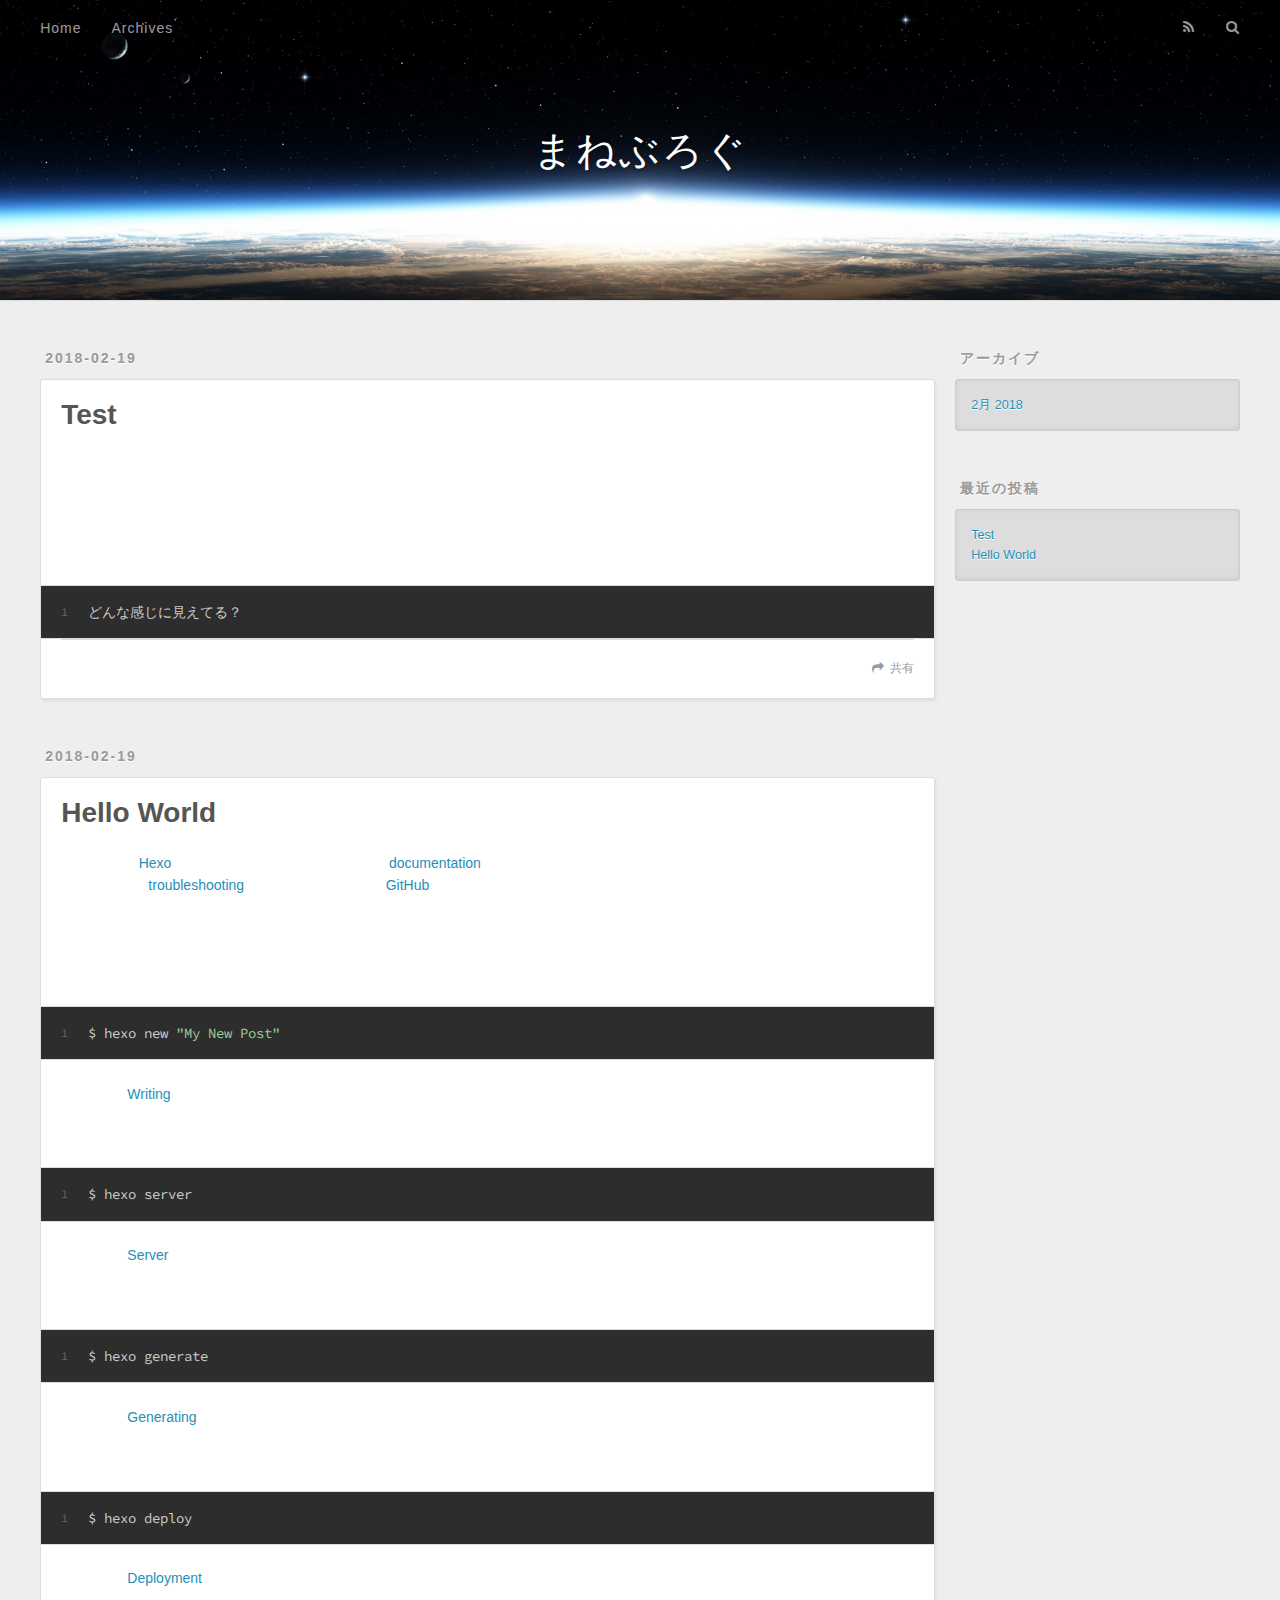
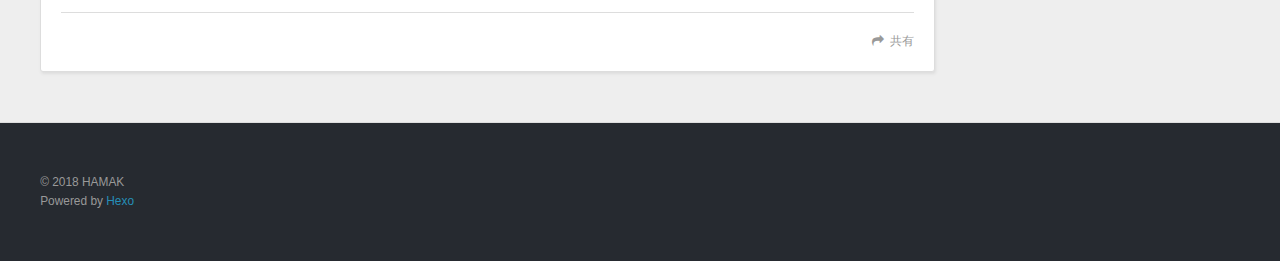
==== index.html @ 5707349e "Site updated: 2018-02-22 23:36:56" ====
<!DOCTYPE html>
<html>
<head>
  <meta charset="utf-8">
  

  
  <title>まねぶろぐ</title>
  <meta name="viewport" content="width=device-width, initial-scale=1, maximum-scale=1">
  <meta property="og:type" content="website">
<meta property="og:title" content="まねぶろぐ">
<meta property="og:url" content="https://hamako223.github.io/index.html">
<meta property="og:site_name" content="まねぶろぐ">
<meta property="og:locale" content="ja">
<meta name="twitter:card" content="summary">
<meta name="twitter:title" content="まねぶろぐ">
  
    <link rel="alternate" href="/atom.xml" title="まねぶろぐ" type="application/atom+xml">
  
  
    <link rel="icon" href="/favicon.png">
  
  
    <link href="//fonts.googleapis.com/css?family=Source+Code+Pro" rel="stylesheet" type="text/css">
  
  <link rel="stylesheet" href="/css/style.css">
</head>

<body>
  <div id="container">
    <div id="wrap">
      <header id="header">
  <div id="banner"></div>
  <div id="header-outer" class="outer">
    <div id="header-title" class="inner">
      <h1 id="logo-wrap">
        <a href="/" id="logo">まねぶろぐ</a>
      </h1>
      
    </div>
    <div id="header-inner" class="inner">
      <nav id="main-nav">
        <a id="main-nav-toggle" class="nav-icon"></a>
        
          <a class="main-nav-link" href="/">Home</a>
        
          <a class="main-nav-link" href="/archives">Archives</a>
        
      </nav>
      <nav id="sub-nav">
        
          <a id="nav-rss-link" class="nav-icon" href="/atom.xml" title="RSSフィード"></a>
        
        <a id="nav-search-btn" class="nav-icon" title="検索"></a>
      </nav>
      <div id="search-form-wrap">
        <form action="//google.com/search" method="get" accept-charset="UTF-8" class="search-form"><input type="search" name="q" class="search-form-input" placeholder="Search"><button type="submit" class="search-form-submit">&#xF002;</button><input type="hidden" name="sitesearch" value="https://hamako223.github.io"></form>
      </div>
    </div>
  </div>
</header>
      <div class="outer">
        <section id="main">
  
    <article id="post-Test" class="article article-type-post" itemscope itemprop="blogPost">
  <div class="article-meta">
    <a href="/2018/02/19/Test/" class="article-date">
  <time datetime="2018-02-19T08:48:57.000Z" itemprop="datePublished">2018-02-19</time>
</a>
    
  </div>
  <div class="article-inner">
    
    
      <header class="article-header">
        
  
    <h1 itemprop="name">
      <a class="article-title" href="/2018/02/19/Test/">Test</a>
    </h1>
  

      </header>
    
    <div class="article-entry" itemprop="articleBody">
      
        <p>テスト投稿</p>
<h2 id="About-this-post"><a href="#About-this-post" class="headerlink" title="About this post"></a>About this post</h2><h3 id="It’s-test"><a href="#It’s-test" class="headerlink" title="It’s test!"></a>It’s test!</h3><figure class="highlight bash"><table><tr><td class="gutter"><pre><span class="line">1</span><br></pre></td><td class="code"><pre><span class="line">どんな感じに見えてる？</span><br></pre></td></tr></table></figure>

      
    </div>
    <footer class="article-footer">
      <a data-url="https://hamako223.github.io/2018/02/19/Test/" data-id="cjdym2ori0000p74cap5ndn19" class="article-share-link">共有</a>
      
      
    </footer>
  </div>
  
</article>


  
    <article id="post-hello-world" class="article article-type-post" itemscope itemprop="blogPost">
  <div class="article-meta">
    <a href="/2018/02/19/hello-world/" class="article-date">
  <time datetime="2018-02-19T06:31:02.750Z" itemprop="datePublished">2018-02-19</time>
</a>
    
  </div>
  <div class="article-inner">
    
    
      <header class="article-header">
        
  
    <h1 itemprop="name">
      <a class="article-title" href="/2018/02/19/hello-world/">Hello World</a>
    </h1>
  

      </header>
    
    <div class="article-entry" itemprop="articleBody">
      
        <p>Welcome to <a href="https://hexo.io/" target="_blank" rel="noopener">Hexo</a>! This is your very first post. Check <a href="https://hexo.io/docs/" target="_blank" rel="noopener">documentation</a> for more info. If you get any problems when using Hexo, you can find the answer in <a href="https://hexo.io/docs/troubleshooting.html" target="_blank" rel="noopener">troubleshooting</a> or you can ask me on <a href="https://github.com/hexojs/hexo/issues" target="_blank" rel="noopener">GitHub</a>.</p>
<h2 id="Quick-Start"><a href="#Quick-Start" class="headerlink" title="Quick Start"></a>Quick Start</h2><h3 id="Create-a-new-post"><a href="#Create-a-new-post" class="headerlink" title="Create a new post"></a>Create a new post</h3><figure class="highlight bash"><table><tr><td class="gutter"><pre><span class="line">1</span><br></pre></td><td class="code"><pre><span class="line">$ hexo new <span class="string">"My New Post"</span></span><br></pre></td></tr></table></figure>
<p>More info: <a href="https://hexo.io/docs/writing.html" target="_blank" rel="noopener">Writing</a></p>
<h3 id="Run-server"><a href="#Run-server" class="headerlink" title="Run server"></a>Run server</h3><figure class="highlight bash"><table><tr><td class="gutter"><pre><span class="line">1</span><br></pre></td><td class="code"><pre><span class="line">$ hexo server</span><br></pre></td></tr></table></figure>
<p>More info: <a href="https://hexo.io/docs/server.html" target="_blank" rel="noopener">Server</a></p>
<h3 id="Generate-static-files"><a href="#Generate-static-files" class="headerlink" title="Generate static files"></a>Generate static files</h3><figure class="highlight bash"><table><tr><td class="gutter"><pre><span class="line">1</span><br></pre></td><td class="code"><pre><span class="line">$ hexo generate</span><br></pre></td></tr></table></figure>
<p>More info: <a href="https://hexo.io/docs/generating.html" target="_blank" rel="noopener">Generating</a></p>
<h3 id="Deploy-to-remote-sites"><a href="#Deploy-to-remote-sites" class="headerlink" title="Deploy to remote sites"></a>Deploy to remote sites</h3><figure class="highlight bash"><table><tr><td class="gutter"><pre><span class="line">1</span><br></pre></td><td class="code"><pre><span class="line">$ hexo deploy</span><br></pre></td></tr></table></figure>
<p>More info: <a href="https://hexo.io/docs/deployment.html" target="_blank" rel="noopener">Deployment</a></p>

      
    </div>
    <footer class="article-footer">
      <a data-url="https://hamako223.github.io/2018/02/19/hello-world/" data-id="cjdym2orp0001p74ce4ainzwb" class="article-share-link">共有</a>
      
      
    </footer>
  </div>
  
</article>


  


</section>
        
          <aside id="sidebar">
  
    

  
    

  
    
  
    
  <div class="widget-wrap">
    <h3 class="widget-title">アーカイブ</h3>
    <div class="widget">
      <ul class="archive-list"><li class="archive-list-item"><a class="archive-list-link" href="/archives/2018/02/">2月 2018</a></li></ul>
    </div>
  </div>


  
    
  <div class="widget-wrap">
    <h3 class="widget-title">最近の投稿</h3>
    <div class="widget">
      <ul>
        
          <li>
            <a href="/2018/02/19/Test/">Test</a>
          </li>
        
          <li>
            <a href="/2018/02/19/hello-world/">Hello World</a>
          </li>
        
      </ul>
    </div>
  </div>

  
</aside>
        
      </div>
      <footer id="footer">
  
  <div class="outer">
    <div id="footer-info" class="inner">
      &copy; 2018 HAMAK<br>
      Powered by <a href="http://hexo.io/" target="_blank">Hexo</a>
    </div>
  </div>
</footer>
    </div>
    <nav id="mobile-nav">
  
    <a href="/" class="mobile-nav-link">Home</a>
  
    <a href="/archives" class="mobile-nav-link">Archives</a>
  
</nav>
    

<script src="//ajax.googleapis.com/ajax/libs/jquery/2.0.3/jquery.min.js"></script>


  <link rel="stylesheet" href="/fancybox/jquery.fancybox.css">
  <script src="/fancybox/jquery.fancybox.pack.js"></script>


<script src="/js/script.js"></script>



  </div>
</body>
</html>
---- css/style.css ----
body {
  width: 100%;
}
body:before,
body:after {
  content: "";
  display: table;
}
body:after {
  clear: both;
}
html,
body,
div,
span,
applet,
object,
iframe,
h1,
h2,
h3,
h4,
h5,
h6,
p,
blockquote,
pre,
a,
abbr,
acronym,
address,
big,
cite,
code,
del,
dfn,
em,
img,
ins,
kbd,
q,
s,
samp,
small,
strike,
strong,
sub,
sup,
tt,
var,
dl,
dt,
dd,
ol,
ul,
li,
fieldset,
form,
label,
legend,
table,
caption,
tbody,
tfoot,
thead,
tr,
th,
td {
  margin: 0;
  padding: 0;
  border: 0;
  outline: 0;
  font-weight: inherit;
  font-style: inherit;
  font-family: inherit;
  font-size: 100%;
  vertical-align: baseline;
}
body {
  line-height: 1;
  color: #000;
  background: #fff;
}
ol,
ul {
  list-style: none;
}
table {
  border-collapse: separate;
  border-spacing: 0;
  vertical-align: middle;
}
caption,
th,
td {
  text-align: left;
  font-weight: normal;
  vertical-align: middle;
}
a img {
  border: none;
}
input,
button {
  margin: 0;
  padding: 0;
}
input::-moz-focus-inner,
button::-moz-focus-inner {
  border: 0;
  padding: 0;
}
@font-face {
  font-family: FontAwesome;
  font-style: normal;
  font-weight: normal;
  src: url("fonts/fontawesome-webfont.eot?v=#4.0.3");
  src: url("fonts/fontawesome-webfont.eot?#iefix&v=#4.0.3") format("embedded-opentype"), url("fonts/fontawesome-webfont.woff?v=#4.0.3") format("woff"), url("fonts/fontawesome-webfont.ttf?v=#4.0.3") format("truetype"), url("fonts/fontawesome-webfont.svg#fontawesomeregular?v=#4.0.3") format("svg");
}
html,
body,
#container {
  height: 100%;
}
body {
  background: #eee;
  font: 14px -apple-system, BlinkMacSystemFont, "Segoe UI", "Roboto", "Oxygen", "Ubuntu", "Cantarell", "Fira Sans", "Droid Sans", "Helvetica Neue", sans-serif;
  -webkit-text-size-adjust: 100%;
}
.outer {
  max-width: 1220px;
  margin: 0 auto;
  padding: 0 20px;
}
.outer:before,
.outer:after {
  content: "";
  display: table;
}
.outer:after {
  clear: both;
}
.inner {
  display: inline;
  float: left;
  width: 98.33333333333333%;
  margin: 0 0.833333333333333%;
}
.left,
.alignleft {
  float: left;
}
.right,
.alignright {
  float: right;
}
.clear {
  clear: both;
}
#container {
  position: relative;
}
.mobile-nav-on {
  overflow: hidden;
}
#wrap {
  height: 100%;
  width: 100%;
  position: absolute;
  top: 0;
  left: 0;
  -webkit-transition: 0.2s ease-out;
  -moz-transition: 0.2s ease-out;
  -ms-transition: 0.2s ease-out;
  transition: 0.2s ease-out;
  z-index: 1;
  background: #eee;
}
.mobile-nav-on #wrap {
  left: 280px;
}
@media screen and (min-width: 768px) {
  #main {
    display: inline;
    float: left;
    width: 73.33333333333333%;
    margin: 0 0.833333333333333%;
  }
}
.article-date,
.article-category-link,
.archive-year,
.widget-title {
  text-decoration: none;
  text-transform: uppercase;
  letter-spacing: 2px;
  color: #999;
  margin-bottom: 1em;
  margin-left: 5px;
  line-height: 1em;
  text-shadow: 0 1px #fff;
  font-weight: bold;
}
.article-inner,
.archive-article-inner {
  background: #fff;
  -webkit-box-shadow: 1px 2px 3px #ddd;
  box-shadow: 1px 2px 3px #ddd;
  border: 1px solid #ddd;
  border-radius: 3px;
}
.article-entry h1,
.widget h1 {
  font-size: 2em;
}
.article-entry h2,
.widget h2 {
  font-size: 1.5em;
}
.article-entry h3,
.widget h3 {
  font-size: 1.3em;
}
.article-entry h4,
.widget h4 {
  font-size: 1.2em;
}
.article-entry h5,
.widget h5 {
  font-size: 1em;
}
.article-entry h6,
.widget h6 {
  font-size: 1em;
  color: #999;
}
.article-entry hr,
.widget hr {
  border: 1px dashed #ddd;
}
.article-entry strong,
.widget strong {
  font-weight: bold;
}
.article-entry em,
.widget em,
.article-entry cite,
.widget cite {
  font-style: italic;
}
.article-entry sup,
.widget sup,
.article-entry sub,
.widget sub {
  font-size: 0.75em;
  line-height: 0;
  position: relative;
  vertical-align: baseline;
}
.article-entry sup,
.widget sup {
  top: -0.5em;
}
.article-entry sub,
.widget sub {
  bottom: -0.2em;
}
.article-entry small,
.widget small {
  font-size: 0.85em;
}
.article-entry acronym,
.widget acronym,
.article-entry abbr,
.widget abbr {
  border-bottom: 1px dotted;
}
.article-entry ul,
.widget ul,
.article-entry ol,
.widget ol,
.article-entry dl,
.widget dl {
  margin: 0 20px;
  line-height: 1.6em;
}
.article-entry ul ul,
.widget ul ul,
.article-entry ol ul,
.widget ol ul,
.article-entry ul ol,
.widget ul ol,
.article-entry ol ol,
.widget ol ol {
  margin-top: 0;
  margin-bottom: 0;
}
.article-entry ul,
.widget ul {
  list-style: disc;
}
.article-entry ol,
.widget ol {
  list-style: decimal;
}
.article-entry dt,
.widget dt {
  font-weight: bold;
}
#header {
  height: 300px;
  position: relative;
  border-bottom: 1px solid #ddd;
}
#header:before,
#header:after {
  content: "";
  position: absolute;
  left: 0;
  right: 0;
  height: 40px;
}
#header:before {
  top: 0;
  background: -webkit-linear-gradient(rgba(0,0,0,0.2), transparent);
  background: -moz-linear-gradient(rgba(0,0,0,0.2), transparent);
  background: -ms-linear-gradient(rgba(0,0,0,0.2), transparent);
  background: linear-gradient(rgba(0,0,0,0.2), transparent);
}
#header:after {
  bottom: 0;
  background: -webkit-linear-gradient(transparent, rgba(0,0,0,0.2));
  background: -moz-linear-gradient(transparent, rgba(0,0,0,0.2));
  background: -ms-linear-gradient(transparent, rgba(0,0,0,0.2));
  background: linear-gradient(transparent, rgba(0,0,0,0.2));
}
#header-outer {
  height: 100%;
  position: relative;
}
#header-inner {
  position: relative;
  overflow: hidden;
}
#banner {
  position: absolute;
  top: 0;
  left: 0;
  width: 100%;
  height: 100%;
  background: url("images/banner.jpg") center #000;
  -webkit-background-size: cover;
  -moz-background-size: cover;
  background-size: cover;
  z-index: -1;
}
#header-title {
  text-align: center;
  height: 40px;
  position: absolute;
  top: 50%;
  left: 0;
  margin-top: -20px;
}
#logo,
#subtitle {
  text-decoration: none;
  color: #fff;
  font-weight: 300;
  text-shadow: 0 1px 4px rgba(0,0,0,0.3);
}
#logo {
  font-size: 40px;
  line-height: 40px;
  letter-spacing: 2px;
}
#subtitle {
  font-size: 16px;
  line-height: 16px;
  letter-spacing: 1px;
}
#subtitle-wrap {
  margin-top: 16px;
}
#main-nav {
  float: left;
  margin-left: -15px;
}
.nav-icon,
.main-nav-link {
  float: left;
  color: #fff;
  opacity: 0.6;
  text-decoration: none;
  text-shadow: 0 1px rgba(0,0,0,0.2);
  -webkit-transition: opacity 0.2s;
  -moz-transition: opacity 0.2s;
  -ms-transition: opacity 0.2s;
  transition: opacity 0.2s;
  display: block;
  padding: 20px 15px;
}
.nav-icon:hover,
.main-nav-link:hover {
  opacity: 1;
}
.nav-icon {
  font-family: FontAwesome;
  text-align: center;
  font-size: 14px;
  width: 14px;
  height: 14px;
  padding: 20px 15px;
  position: relative;
  cursor: pointer;
}
.main-nav-link {
  font-weight: 300;
  letter-spacing: 1px;
}
@media screen and (max-width: 479px) {
  .main-nav-link {
    display: none;
  }
}
#main-nav-toggle {
  display: none;
}
#main-nav-toggle:before {
  content: "\f0c9";
}
@media screen and (max-width: 479px) {
  #main-nav-toggle {
    display: block;
  }
}
#sub-nav {
  float: right;
  margin-right: -15px;
}
#nav-rss-link:before {
  content: "\f09e";
}
#nav-search-btn:before {
  content: "\f002";
}
#search-form-wrap {
  position: absolute;
  top: 15px;
  width: 150px;
  height: 30px;
  right: -150px;
  opacity: 0;
  -webkit-transition: 0.2s ease-out;
  -moz-transition: 0.2s ease-out;
  -ms-transition: 0.2s ease-out;
  transition: 0.2s ease-out;
}
#search-form-wrap.on {
  opacity: 1;
  right: 0;
}
@media screen and (max-width: 479px) {
  #search-form-wrap {
    width: 100%;
    right: -100%;
  }
}
.search-form {
  position: absolute;
  top: 0;
  left: 0;
  right: 0;
  background: #fff;
  padding: 5px 15px;
  border-radius: 15px;
  -webkit-box-shadow: 0 0 10px rgba(0,0,0,0.3);
  box-shadow: 0 0 10px rgba(0,0,0,0.3);
}
.search-form-input {
  border: none;
  background: none;
  color: #555;
  width: 100%;
  font: 13px -apple-system, BlinkMacSystemFont, "Segoe UI", "Roboto", "Oxygen", "Ubuntu", "Cantarell", "Fira Sans", "Droid Sans", "Helvetica Neue", sans-serif;
  outline: none;
}
.search-form-input::-webkit-search-results-decoration,
.search-form-input::-webkit-search-cancel-button {
  -webkit-appearance: none;
}
.search-form-submit {
  position: absolute;
  top: 50%;
  right: 10px;
  margin-top: -7px;
  font: 13px FontAwesome;
  border: none;
  background: none;
  color: #bbb;
  cursor: pointer;
}
.search-form-submit:hover,
.search-form-submit:focus {
  color: #777;
}
.article {
  margin: 50px 0;
}
.article-inner {
  overflow: hidden;
}
.article-meta {
  color: #000;
}
.article-meta:before,
.article-meta:after {
  content: "";
  display: table;
}
.article-meta:after {
  clear: both;
}
.article-date {
  float: left;
}
.article-category {
  float: left;
  line-height: 1em;
  color: #ccc;
  text-shadow: 0 1px #fff;
  margin-left: 8px;
}
.article-category:before {
  content: "\2022";
}
.article-category-link {
  margin: 0 12px 1em;
}
.article-header {
  padding: 20px 20px 0;
}
.article-title {
  text-decoration: none;
  font-size: 2em;
  font-weight: bold;
  color: #555;
  line-height: 1.1em;
  -webkit-transition: color 0.2s;
  -moz-transition: color 0.2s;
  -ms-transition: color 0.2s;
  transition: color 0.2s;
}
a.article-title:hover {
  color: #258fb8;
}
.article-entry {
  color: #fff;
  padding: 0 20px;
}
.article-entry:before,
.article-entry:after {
  content: "";
  display: table;
}
.article-entry:after {
  clear: both;
}
.article-entry p,
.article-entry table {
  line-height: 1.6em;
  margin: 1.6em 0;
}
.article-entry h1,
.article-entry h2,
.article-entry h3,
.article-entry h4,
.article-entry h5,
.article-entry h6 {
  font-weight: bold;
}
.article-entry h1,
.article-entry h2,
.article-entry h3,
.article-entry h4,
.article-entry h5,
.article-entry h6 {
  line-height: 1.1em;
  margin: 1.1em 0;
}
.article-entry a {
  color: #258fb8;
  text-decoration: none;
}
.article-entry a:hover {
  text-decoration: underline;
}
.article-entry ul,
.article-entry ol,
.article-entry dl {
  margin-top: 1.6em;
  margin-bottom: 1.6em;
}
.article-entry img,
.article-entry video {
  max-width: 100%;
  height: auto;
  display: block;
  margin: auto;
}
.article-entry iframe {
  border: none;
}
.article-entry table {
  width: 100%;
  border-collapse: collapse;
  border-spacing: 0;
}
.article-entry th {
  font-weight: bold;
  border-bottom: 3px solid #ddd;
  padding-bottom: 0.5em;
}
.article-entry td {
  border-bottom: 1px solid #ddd;
  padding: 10px 0;
}
.article-entry blockquote {
  font-family: Georgia, "Times New Roman", serif;
  font-size: 1.4em;
  margin: 1.6em 20px;
  text-align: center;
}
.article-entry blockquote footer {
  font-size: 14px;
  margin: 1.6em 0;
  font-family: -apple-system, BlinkMacSystemFont, "Segoe UI", "Roboto", "Oxygen", "Ubuntu", "Cantarell", "Fira Sans", "Droid Sans", "Helvetica Neue", sans-serif;
}
.article-entry blockquote footer cite:before {
  content: "—";
  padding: 0 0.5em;
}
.article-entry .pullquote {
  text-align: left;
  width: 45%;
  margin: 0;
}
.article-entry .pullquote.left {
  margin-left: 0.5em;
  margin-right: 1em;
}
.article-entry .pullquote.right {
  margin-right: 0.5em;
  margin-left: 1em;
}
.article-entry .caption {
  color: #999;
  display: block;
  font-size: 0.9em;
  margin-top: 0.5em;
  position: relative;
  text-align: center;
}
.article-entry .video-container {
  position: relative;
  padding-top: 56.25%;
  height: 0;
  overflow: hidden;
}
.article-entry .video-container iframe,
.article-entry .video-container object,
.article-entry .video-container embed {
  position: absolute;
  top: 0;
  left: 0;
  width: 100%;
  height: 100%;
  margin-top: 0;
}
.article-more-link a {
  display: inline-block;
  line-height: 1em;
  padding: 6px 15px;
  border-radius: 15px;
  background: #eee;
  color: #999;
  text-shadow: 0 1px #fff;
  text-decoration: none;
}
.article-more-link a:hover {
  background: #258fb8;
  color: #fff;
  text-decoration: none;
  text-shadow: 0 1px #1e7293;
}
.article-footer {
  font-size: 0.85em;
  line-height: 1.6em;
  border-top: 1px solid #ddd;
  padding-top: 1.6em;
  margin: 0 20px 20px;
}
.article-footer:before,
.article-footer:after {
  content: "";
  display: table;
}
.article-footer:after {
  clear: both;
}
.article-footer a {
  color: #999;
  text-decoration: none;
}
.article-footer a:hover {
  color: #555;
}
.article-tag-list-item {
  float: left;
  margin-right: 10px;
}
.article-tag-list-link:before {
  content: "#";
}
.article-comment-link {
  float: right;
}
.article-comment-link:before {
  content: "\f075";
  font-family: FontAwesome;
  padding-right: 8px;
}
.article-share-link {
  cursor: pointer;
  float: right;
  margin-left: 20px;
}
.article-share-link:before {
  content: "\f064";
  font-family: FontAwesome;
  padding-right: 6px;
}
#article-nav {
  position: relative;
}
#article-nav:before,
#article-nav:after {
  content: "";
  display: table;
}
#article-nav:after {
  clear: both;
}
@media screen and (min-width: 768px) {
  #article-nav {
    margin: 50px 0;
  }
  #article-nav:before {
    width: 8px;
    height: 8px;
    position: absolute;
    top: 50%;
    left: 50%;
    margin-top: -4px;
    margin-left: -4px;
    content: "";
    border-radius: 50%;
    background: #ddd;
    -webkit-box-shadow: 0 1px 2px #fff;
    box-shadow: 0 1px 2px #fff;
  }
}
.article-nav-link-wrap {
  text-decoration: none;
  text-shadow: 0 1px #fff;
  color: #999;
  -webkit-box-sizing: border-box;
  -moz-box-sizing: border-box;
  box-sizing: border-box;
  margin-top: 50px;
  text-align: center;
  display: block;
}
.article-nav-link-wrap:hover {
  color: #555;
}
@media screen and (min-width: 768px) {
  .article-nav-link-wrap {
    width: 50%;
    margin-top: 0;
  }
}
@media screen and (min-width: 768px) {
  #article-nav-newer {
    float: left;
    text-align: right;
    padding-right: 20px;
  }
}
@media screen and (min-width: 768px) {
  #article-nav-older {
    float: right;
    text-align: left;
    padding-left: 20px;
  }
}
.article-nav-caption {
  text-transform: uppercase;
  letter-spacing: 2px;
  color: #ddd;
  line-height: 1em;
  font-weight: bold;
}
#article-nav-newer .article-nav-caption {
  margin-right: -2px;
}
.article-nav-title {
  font-size: 0.85em;
  line-height: 1.6em;
  margin-top: 0.5em;
}
.article-share-box {
  position: absolute;
  display: none;
  background: #fff;
  -webkit-box-shadow: 1px 2px 10px rgba(0,0,0,0.2);
  box-shadow: 1px 2px 10px rgba(0,0,0,0.2);
  border-radius: 3px;
  margin-left: -145px;
  overflow: hidden;
  z-index: 1;
}
.article-share-box.on {
  display: block;
}
.article-share-input {
  width: 100%;
  background: none;
  -webkit-box-sizing: border-box;
  -moz-box-sizing: border-box;
  box-sizing: border-box;
  font: 14px -apple-system, BlinkMacSystemFont, "Segoe UI", "Roboto", "Oxygen", "Ubuntu", "Cantarell", "Fira Sans", "Droid Sans", "Helvetica Neue", sans-serif;
  padding: 0 15px;
  color: #555;
  outline: none;
  border: 1px solid #ddd;
  border-radius: 3px 3px 0 0;
  height: 36px;
  line-height: 36px;
}
.article-share-links {
  background: #eee;
}
.article-share-links:before,
.article-share-links:after {
  content: "";
  display: table;
}
.article-share-links:after {
  clear: both;
}
.article-share-twitter,
.article-share-facebook,
.article-share-pinterest,
.article-share-google {
  width: 50px;
  height: 36px;
  display: block;
  float: left;
  position: relative;
  color: #999;
  text-shadow: 0 1px #fff;
}
.article-share-twitter:before,
.article-share-facebook:before,
.article-share-pinterest:before,
.article-share-google:before {
  font-size: 20px;
  font-family: FontAwesome;
  width: 20px;
  height: 20px;
  position: absolute;
  top: 50%;
  left: 50%;
  margin-top: -10px;
  margin-left: -10px;
  text-align: center;
}
.article-share-twitter:hover,
.article-share-facebook:hover,
.article-share-pinterest:hover,
.article-share-google:hover {
  color: #fff;
}
.article-share-twitter:before {
  content: "\f099";
}
.article-share-twitter:hover {
  background: #00aced;
  text-shadow: 0 1px #008abe;
}
.article-share-facebook:before {
  content: "\f09a";
}
.article-share-facebook:hover {
  background: #3b5998;
  text-shadow: 0 1px #2f477a;
}
.article-share-pinterest:before {
  content: "\f0d2";
}
.article-share-pinterest:hover {
  background: #cb2027;
  text-shadow: 0 1px #a21a1f;
}
.article-share-google:before {
  content: "\f0d5";
}
.article-share-google:hover {
  background: #dd4b39;
  text-shadow: 0 1px #be3221;
}
.article-gallery {
  background: #000;
  position: relative;
}
.article-gallery-photos {
  position: relative;
  overflow: hidden;
}
.article-gallery-img {
  display: none;
  max-width: 100%;
}
.article-gallery-img:first-child {
  display: block;
}
.article-gallery-img.loaded {
  position: absolute;
  display: block;
}
.article-gallery-img img {
  display: block;
  max-width: 100%;
  margin: 0 auto;
}
#comments {
  background: #fff;
  -webkit-box-shadow: 1px 2px 3px #ddd;
  box-shadow: 1px 2px 3px #ddd;
  padding: 20px;
  border: 1px solid #ddd;
  border-radius: 3px;
  margin: 50px 0;
}
#comments a {
  color: #258fb8;
}
.archives-wrap {
  margin: 50px 0;
}
.archives:before,
.archives:after {
  content: "";
  display: table;
}
.archives:after {
  clear: both;
}
.archive-year-wrap {
  margin-bottom: 1em;
}
.archives {
  -webkit-column-gap: 10px;
  -moz-column-gap: 10px;
  column-gap: 10px;
}
@media screen and (min-width: 480px) and (max-width: 767px) {
  .archives {
    -webkit-column-count: 2;
    -moz-column-count: 2;
    column-count: 2;
  }
}
@media screen and (min-width: 768px) {
  .archives {
    -webkit-column-count: 3;
    -moz-column-count: 3;
    column-count: 3;
  }
}
.archive-article {
  -webkit-column-break-inside: avoid;
  page-break-inside: avoid;
  overflow: hidden;
  break-inside: avoid-column;
}
.archive-article-inner {
  padding: 10px;
  margin-bottom: 15px;
}
.archive-article-title {
  text-decoration: none;
  font-weight: bold;
  color: #555;
  -webkit-transition: color 0.2s;
  -moz-transition: color 0.2s;
  -ms-transition: color 0.2s;
  transition: color 0.2s;
  line-height: 1.6em;
}
.archive-article-title:hover {
  color: #258fb8;
}
.archive-article-footer {
  margin-top: 1em;
}
.archive-article-date {
  color: #999;
  text-decoration: none;
  font-size: 0.85em;
  line-height: 1em;
  margin-bottom: 0.5em;
  display: block;
}
#page-nav {
  margin: 50px auto;
  background: #fff;
  -webkit-box-shadow: 1px 2px 3px #ddd;
  box-shadow: 1px 2px 3px #ddd;
  border: 1px solid #ddd;
  border-radius: 3px;
  text-align: center;
  color: #999;
  overflow: hidden;
}
#page-nav:before,
#page-nav:after {
  content: "";
  display: table;
}
#page-nav:after {
  clear: both;
}
#page-nav a,
#page-nav span {
  padding: 10px 20px;
  line-height: 1;
  height: 2ex;
}
#page-nav a {
  color: #999;
  text-decoration: none;
}
#page-nav a:hover {
  background: #999;
  color: #fff;
}
#page-nav .prev {
  float: left;
}
#page-nav .next {
  float: right;
}
#page-nav .page-number {
  display: inline-block;
}
@media screen and (max-width: 479px) {
  #page-nav .page-number {
    display: none;
  }
}
#page-nav .current {
  color: #555;
  font-weight: bold;
}
#page-nav .space {
  color: #ddd;
}
#footer {
  background: #262a30;
  padding: 50px 0;
  border-top: 1px solid #ddd;
  color: #999;
}
#footer a {
  color: #258fb8;
  text-decoration: none;
}
#footer a:hover {
  text-decoration: underline;
}
#footer-info {
  line-height: 1.6em;
  font-size: 0.85em;
}
.article-entry pre,
.article-entry .highlight {
  background: #2d2d2d;
  margin: 0 -20px;
  padding: 15px 20px;
  border-style: solid;
  border-color: #ddd;
  border-width: 1px 0;
  overflow: auto;
  color: #ccc;
  line-height: 22.400000000000002px;
}
.article-entry .highlight .gutter pre,
.article-entry .gist .gist-file .gist-data .line-numbers {
  color: #666;
  font-size: 0.85em;
}
.article-entry pre,
.article-entry code {
  font-family: "Source Code Pro", Consolas, Monaco, Menlo, Consolas, monospace;
}
.article-entry code {
  background: #eee;
  text-shadow: 0 1px #fff;
  padding: 0 0.3em;
}
.article-entry pre code {
  background: none;
  text-shadow: none;
  padding: 0;
}
.article-entry .highlight pre {
  border: none;
  margin: 0;
  padding: 0;
}
.article-entry .highlight table {
  margin: 0;
  width: auto;
}
.article-entry .highlight td {
  border: none;
  padding: 0;
}
.article-entry .highlight figcaption {
  font-size: 0.85em;
  color: #999;
  line-height: 1em;
  margin-bottom: 1em;
}
.article-entry .highlight figcaption:before,
.article-entry .highlight figcaption:after {
  content: "";
  display: table;
}
.article-entry .highlight figcaption:after {
  clear: both;
}
.article-entry .highlight figcaption a {
  float: right;
}
.article-entry .highlight .gutter pre {
  text-align: right;
  padding-right: 20px;
}
.article-entry .highlight .line {
  height: 22.400000000000002px;
}
.article-entry .highlight .line.marked {
  background: #515151;
}
.article-entry .gist {
  margin: 0 -20px;
  border-style: solid;
  border-color: #ddd;
  border-width: 1px 0;
  background: #2d2d2d;
  padding: 15px 20px 15px 0;
}
.article-entry .gist .gist-file {
  border: none;
  font-family: "Source Code Pro", Consolas, Monaco, Menlo, Consolas, monospace;
  margin: 0;
}
.article-entry .gist .gist-file .gist-data {
  background: none;
  border: none;
}
.article-entry .gist .gist-file .gist-data .line-numbers {
  background: none;
  border: none;
  padding: 0 20px 0 0;
}
.article-entry .gist .gist-file .gist-data .line-data {
  padding: 0 !important;
}
.article-entry .gist .gist-file .highlight {
  margin: 0;
  padding: 0;
  border: none;
}
.article-entry .gist .gist-file .gist-meta {
  background: #2d2d2d;
  color: #999;
  font: 0.85em -apple-system, BlinkMacSystemFont, "Segoe UI", "Roboto", "Oxygen", "Ubuntu", "Cantarell", "Fira Sans", "Droid Sans", "Helvetica Neue", sans-serif;
  text-shadow: 0 0;
  padding: 0;
  margin-top: 1em;
  margin-left: 20px;
}
.article-entry .gist .gist-file .gist-meta a {
  color: #258fb8;
  font-weight: normal;
}
.article-entry .gist .gist-file .gist-meta a:hover {
  text-decoration: underline;
}
pre .comment,
pre .title {
  color: #999;
}
pre .variable,
pre .attribute,
pre .tag,
pre .regexp,
pre .ruby .constant,
pre .xml .tag .title,
pre .xml .pi,
pre .xml .doctype,
pre .html .doctype,
pre .css .id,
pre .css .class,
pre .css .pseudo {
  color: #f2777a;
}
pre .number,
pre .preprocessor,
pre .built_in,
pre .literal,
pre .params,
pre .constant {
  color: #f99157;
}
pre .class,
pre .ruby .class .title,
pre .css .rules .attribute {
  color: #9c9;
}
pre .string,
pre .value,
pre .inheritance,
pre .header,
pre .ruby .symbol,
pre .xml .cdata {
  color: #9c9;
}
pre .css .hexcolor {
  color: #6cc;
}
pre .function,
pre .python .decorator,
pre .python .title,
pre .ruby .function .title,
pre .ruby .title .keyword,
pre .perl .sub,
pre .javascript .title,
pre .coffeescript .title {
  color: #69c;
}
pre .keyword,
pre .javascript .function {
  color: #c9c;
}
@media screen and (max-width: 479px) {
  #mobile-nav {
    position: absolute;
    top: 0;
    left: 0;
    width: 280px;
    height: 100%;
    background: #191919;
    border-right: 1px solid #fff;
  }
}
@media screen and (max-width: 479px) {
  .mobile-nav-link {
    display: block;
    color: #999;
    text-decoration: none;
    padding: 15px 20px;
    font-weight: bold;
  }
  .mobile-nav-link:hover {
    color: #fff;
  }
}
@media screen and (min-width: 768px) {
  #sidebar {
    display: inline;
    float: left;
    width: 23.333333333333332%;
    margin: 0 0.833333333333333%;
  }
}
.widget-wrap {
  margin: 50px 0;
}
.widget {
  color: #777;
  text-shadow: 0 1px #fff;
  background: #ddd;
  -webkit-box-shadow: 0 -1px 4px #ccc inset;
  box-shadow: 0 -1px 4px #ccc inset;
  border: 1px solid #ccc;
  padding: 15px;
  border-radius: 3px;
}
.widget a {
  color: #258fb8;
  text-decoration: none;
}
.widget a:hover {
  text-decoration: underline;
}
.widget ul ul,
.widget ol ul,
.widget dl ul,
.widget ul ol,
.widget ol ol,
.widget dl ol,
.widget ul dl,
.widget ol dl,
.widget dl dl {
  margin-left: 15px;
  list-style: disc;
}
.widget {
  line-height: 1.6em;
  word-wrap: break-word;
  font-size: 0.9em;
}
.widget ul,
.widget ol {
  list-style: none;
  margin: 0;
}
.widget ul ul,
.widget ol ul,
.widget ul ol,
.widget ol ol {
  margin: 0 20px;
}
.widget ul ul,
.widget ol ul {
  list-style: disc;
}
.widget ul ol,
.widget ol ol {
  list-style: decimal;
}
.category-list-count,
.tag-list-count,
.archive-list-count {
  padding-left: 5px;
  color: #999;
  font-size: 0.85em;
}
.category-list-count:before,
.tag-list-count:before,
.archive-list-count:before {
  content: "(";
}
.category-list-count:after,
.tag-list-count:after,
.archive-list-count:after {
  content: ")";
}
.tagcloud a {
  margin-right: 5px;
  display: inline-block;
}
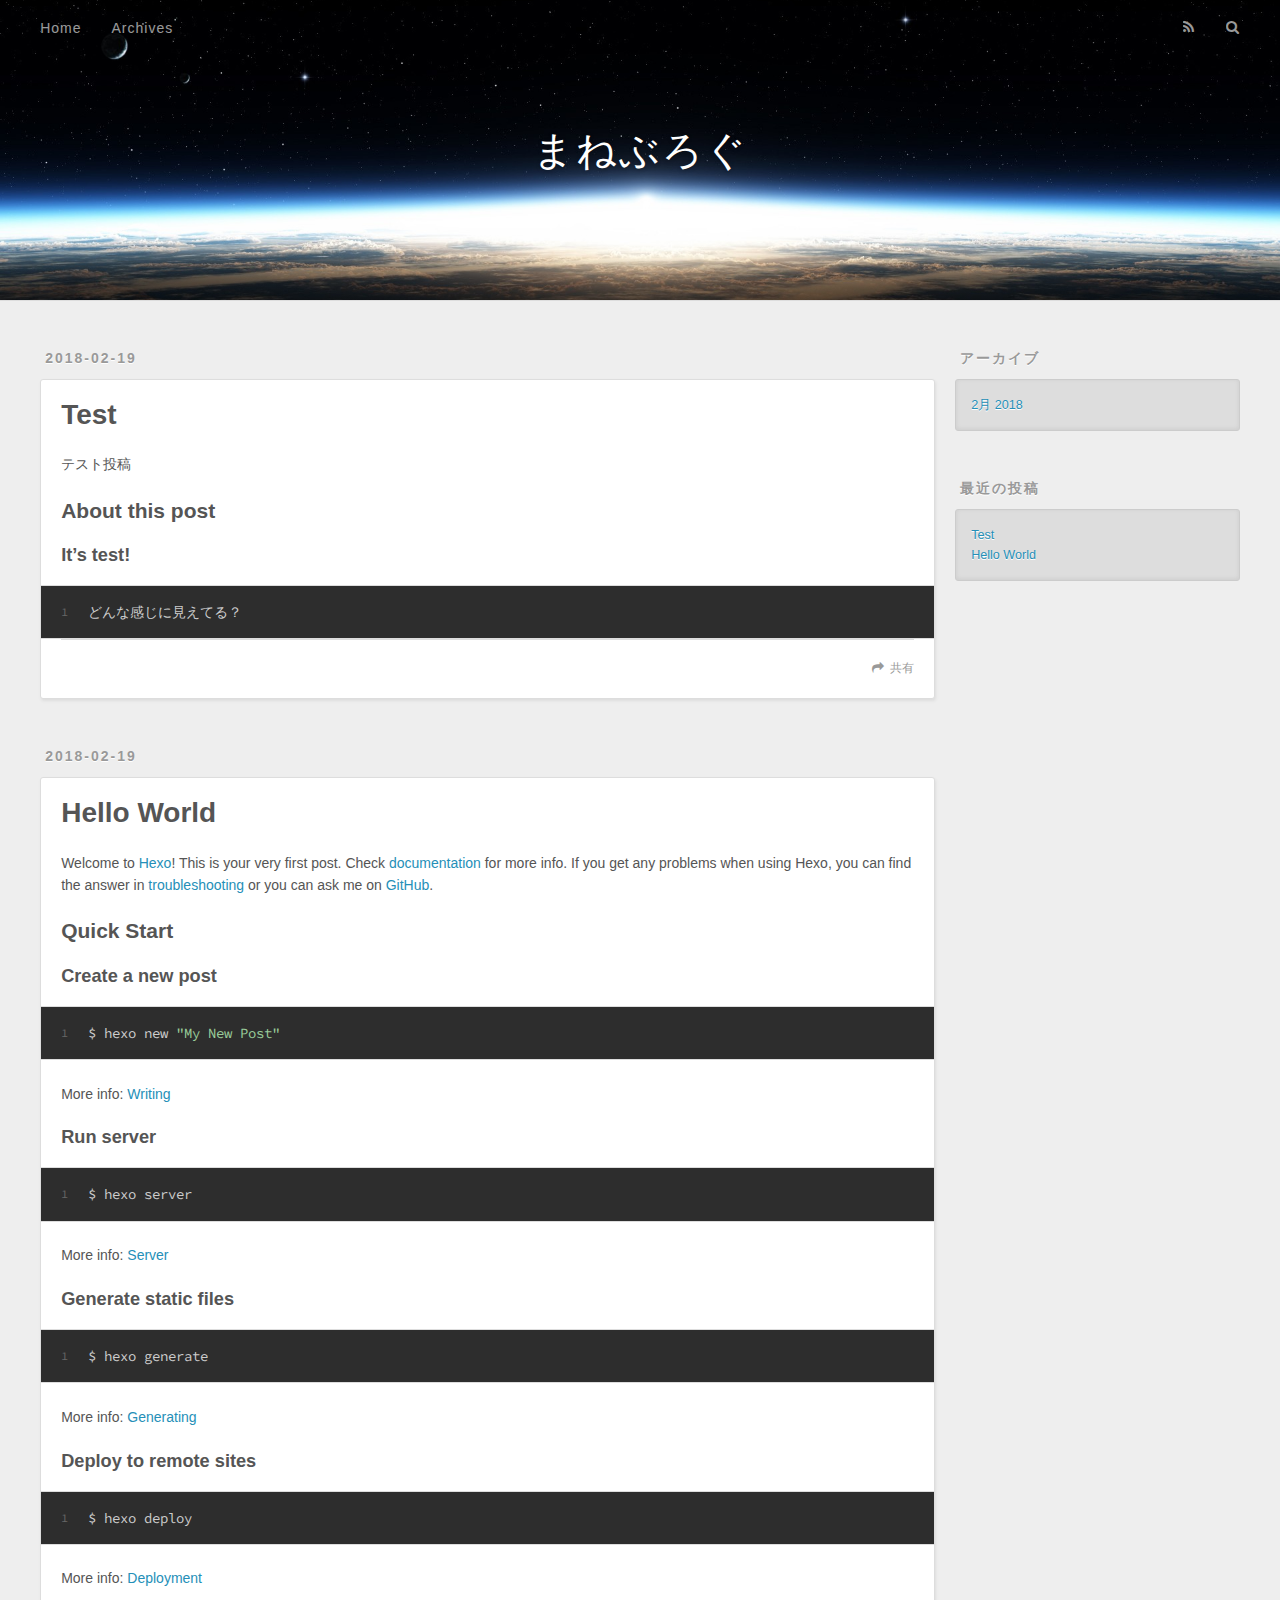
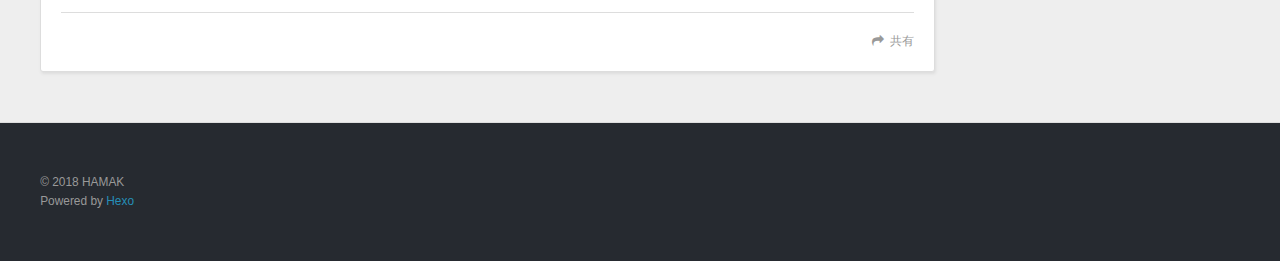
==== commit d760978a: "Site updated: 2018-02-22 23:49:28" ====
--- a/index.html
+++ b/index.html
@@ -90,7 +90,7 @@
       
     </div>
     <footer class="article-footer">
-      <a data-url="https://hamako223.github.io/2018/02/19/Test/" data-id="cjdym2ori0000p74cap5ndn19" class="article-share-link">共有</a>
+      <a data-url="https://hamako223.github.io/2018/02/19/Test/" data-id="cjdymitel00003l4cbtkpywgw" class="article-share-link">共有</a>
       
       
     </footer>
@@ -135,7 +135,7 @@
       
     </div>
     <footer class="article-footer">
-      <a data-url="https://hamako223.github.io/2018/02/19/hello-world/" data-id="cjdym2orp0001p74ce4ainzwb" class="article-share-link">共有</a>
+      <a data-url="https://hamako223.github.io/2018/02/19/hello-world/" data-id="cjdymites00013l4c8omf06sl" class="article-share-link">共有</a>
       
       
     </footer>
--- a/css/style.css
+++ b/css/style.css
@@ -510,9 +510,6 @@
 .article-inner {
   overflow: hidden;
 }
-.article-meta {
-  color: #000;
-}
 .article-meta:before,
 .article-meta:after {
   content: "";
@@ -555,7 +552,7 @@
   color: #258fb8;
 }
 .article-entry {
-  color: #fff;
+  color: #555;
   padding: 0 20px;
 }
 .article-entry:before,
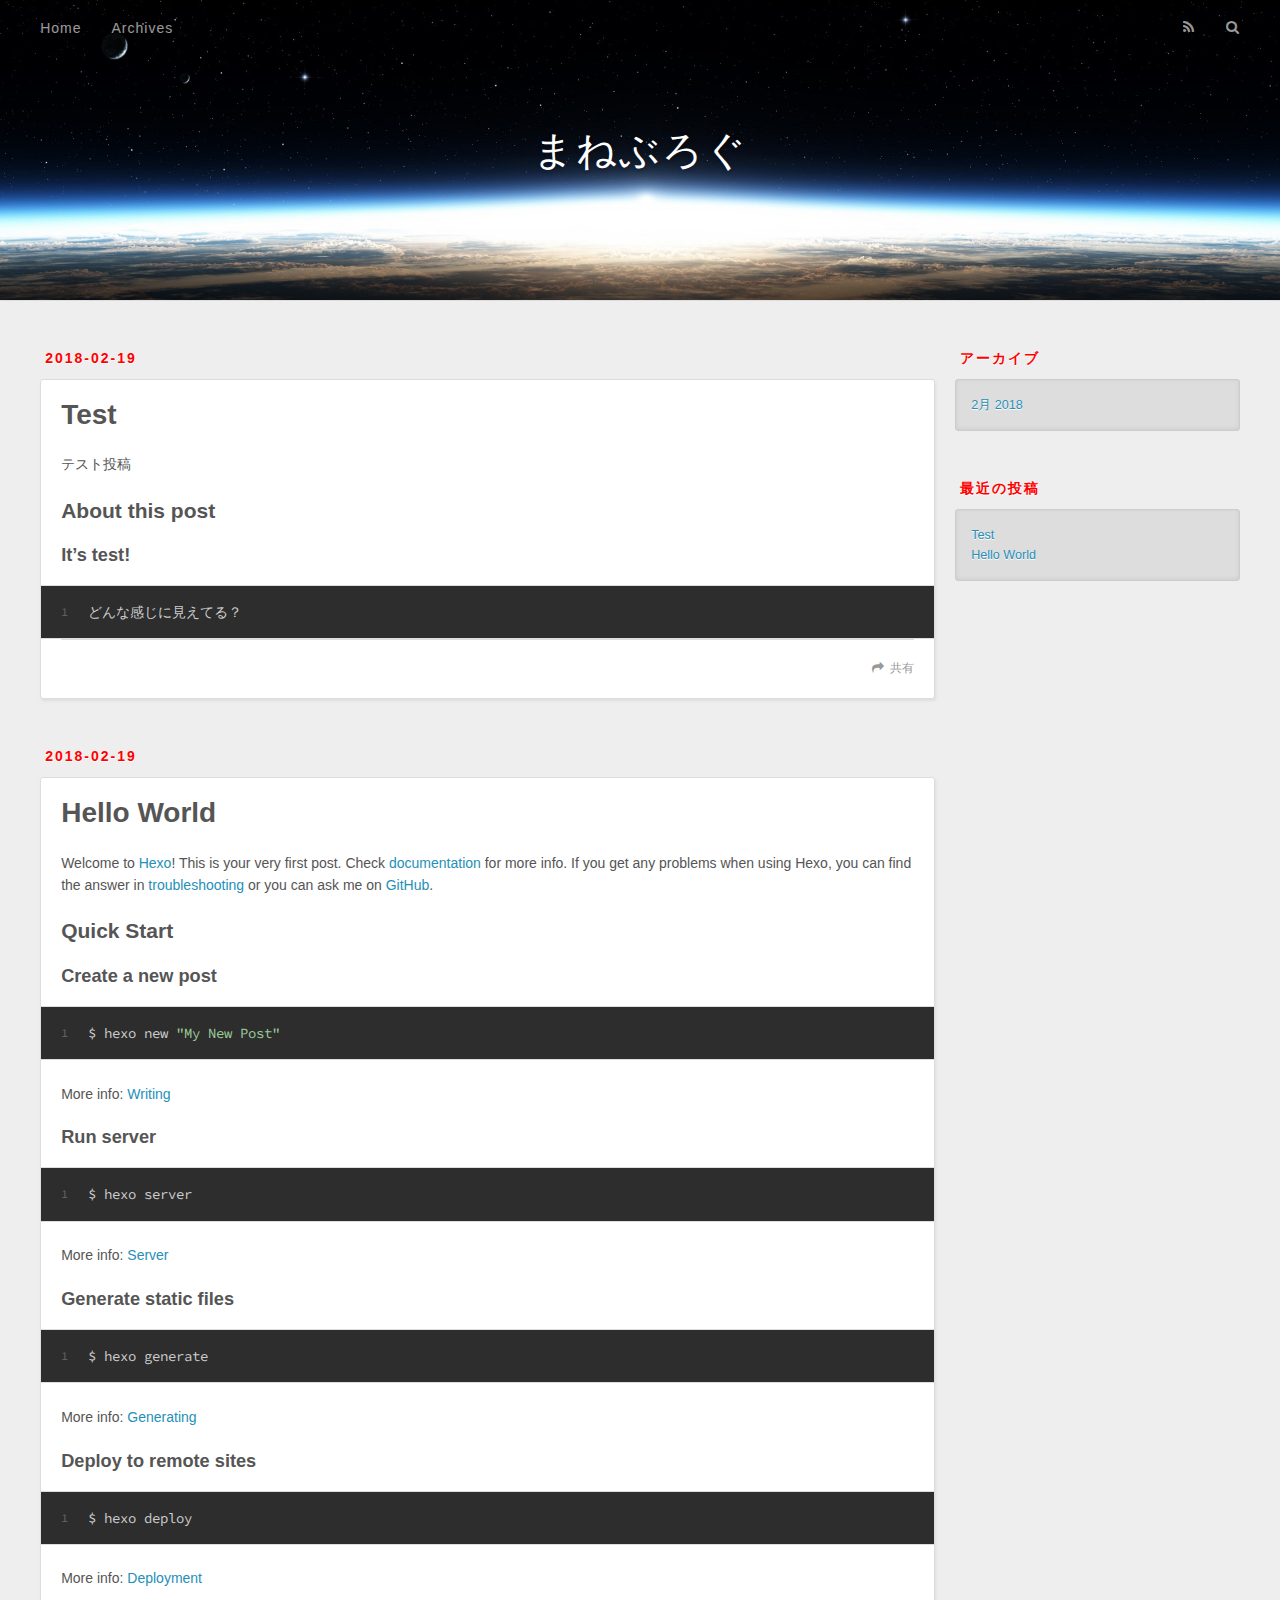
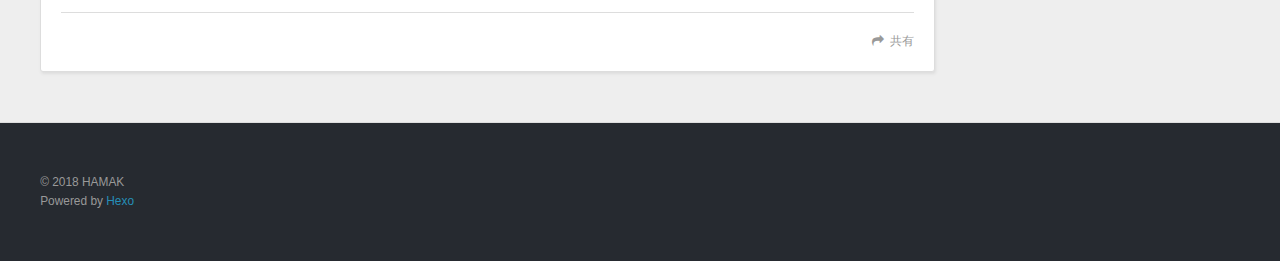
==== commit 1cebbe47: "Site updated: 2018-02-22 23:59:43" ====
--- a/index.html
+++ b/index.html
@@ -90,7 +90,7 @@
       
     </div>
     <footer class="article-footer">
-      <a data-url="https://hamako223.github.io/2018/02/19/Test/" data-id="cjdymitel00003l4cbtkpywgw" class="article-share-link">共有</a>
+      <a data-url="https://hamako223.github.io/2018/02/19/Test/" data-id="cjdymw03m0000es4cics42oth" class="article-share-link">共有</a>
       
       
     </footer>
@@ -135,7 +135,7 @@
       
     </div>
     <footer class="article-footer">
-      <a data-url="https://hamako223.github.io/2018/02/19/hello-world/" data-id="cjdymites00013l4c8omf06sl" class="article-share-link">共有</a>
+      <a data-url="https://hamako223.github.io/2018/02/19/hello-world/" data-id="cjdymw03q0001es4cjfa7vo6s" class="article-share-link">共有</a>
       
       
     </footer>
--- a/css/style.css
+++ b/css/style.css
@@ -194,7 +194,7 @@
   text-decoration: none;
   text-transform: uppercase;
   letter-spacing: 2px;
-  color: #999;
+  color: #f00;
   margin-bottom: 1em;
   margin-left: 5px;
   line-height: 1em;
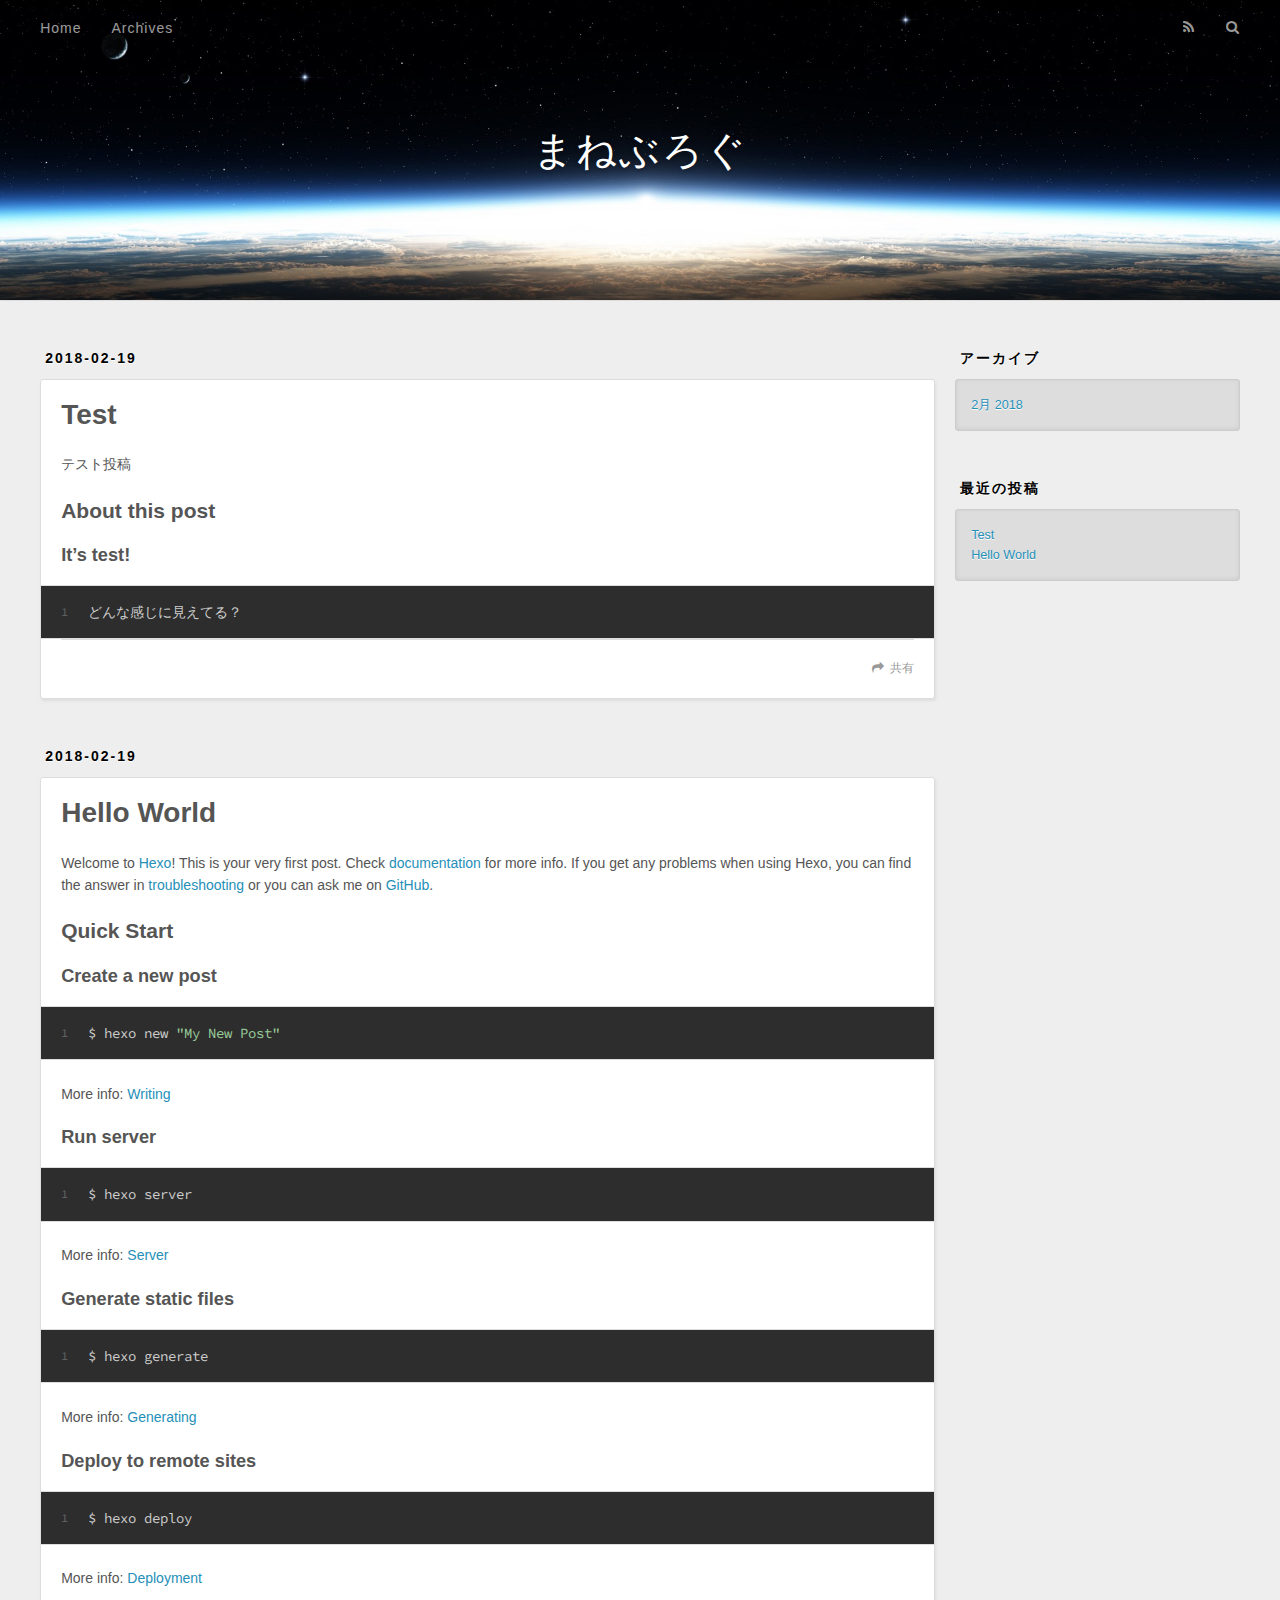
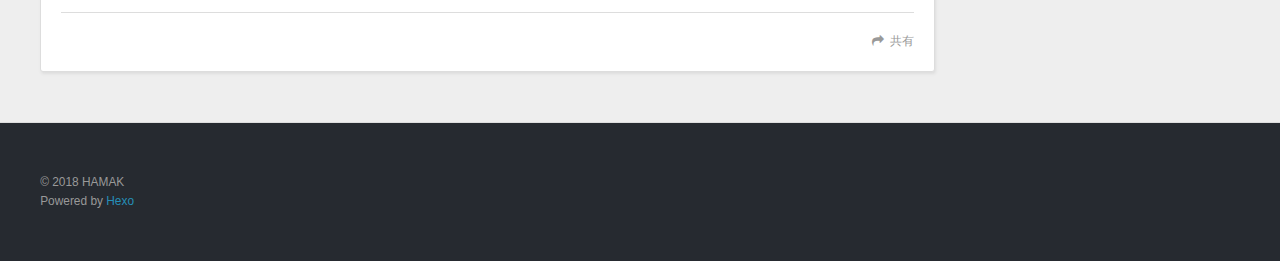
==== commit 5dc97817: "Site updated: 2018-02-23 00:02:01" ====
--- a/index.html
+++ b/index.html
@@ -90,7 +90,7 @@
       
     </div>
     <footer class="article-footer">
-      <a data-url="https://hamako223.github.io/2018/02/19/Test/" data-id="cjdymw03m0000es4cics42oth" class="article-share-link">共有</a>
+      <a data-url="https://hamako223.github.io/2018/02/19/Test/" data-id="cjdymyyn50000h74czc0ec1xs" class="article-share-link">共有</a>
       
       
     </footer>
@@ -135,7 +135,7 @@
       
     </div>
     <footer class="article-footer">
-      <a data-url="https://hamako223.github.io/2018/02/19/hello-world/" data-id="cjdymw03q0001es4cjfa7vo6s" class="article-share-link">共有</a>
+      <a data-url="https://hamako223.github.io/2018/02/19/hello-world/" data-id="cjdymyyn90001h74conaw01xx" class="article-share-link">共有</a>
       
       
     </footer>
--- a/css/style.css
+++ b/css/style.css
@@ -194,7 +194,7 @@
   text-decoration: none;
   text-transform: uppercase;
   letter-spacing: 2px;
-  color: #f00;
+  color: #000;
   margin-bottom: 1em;
   margin-left: 5px;
   line-height: 1em;
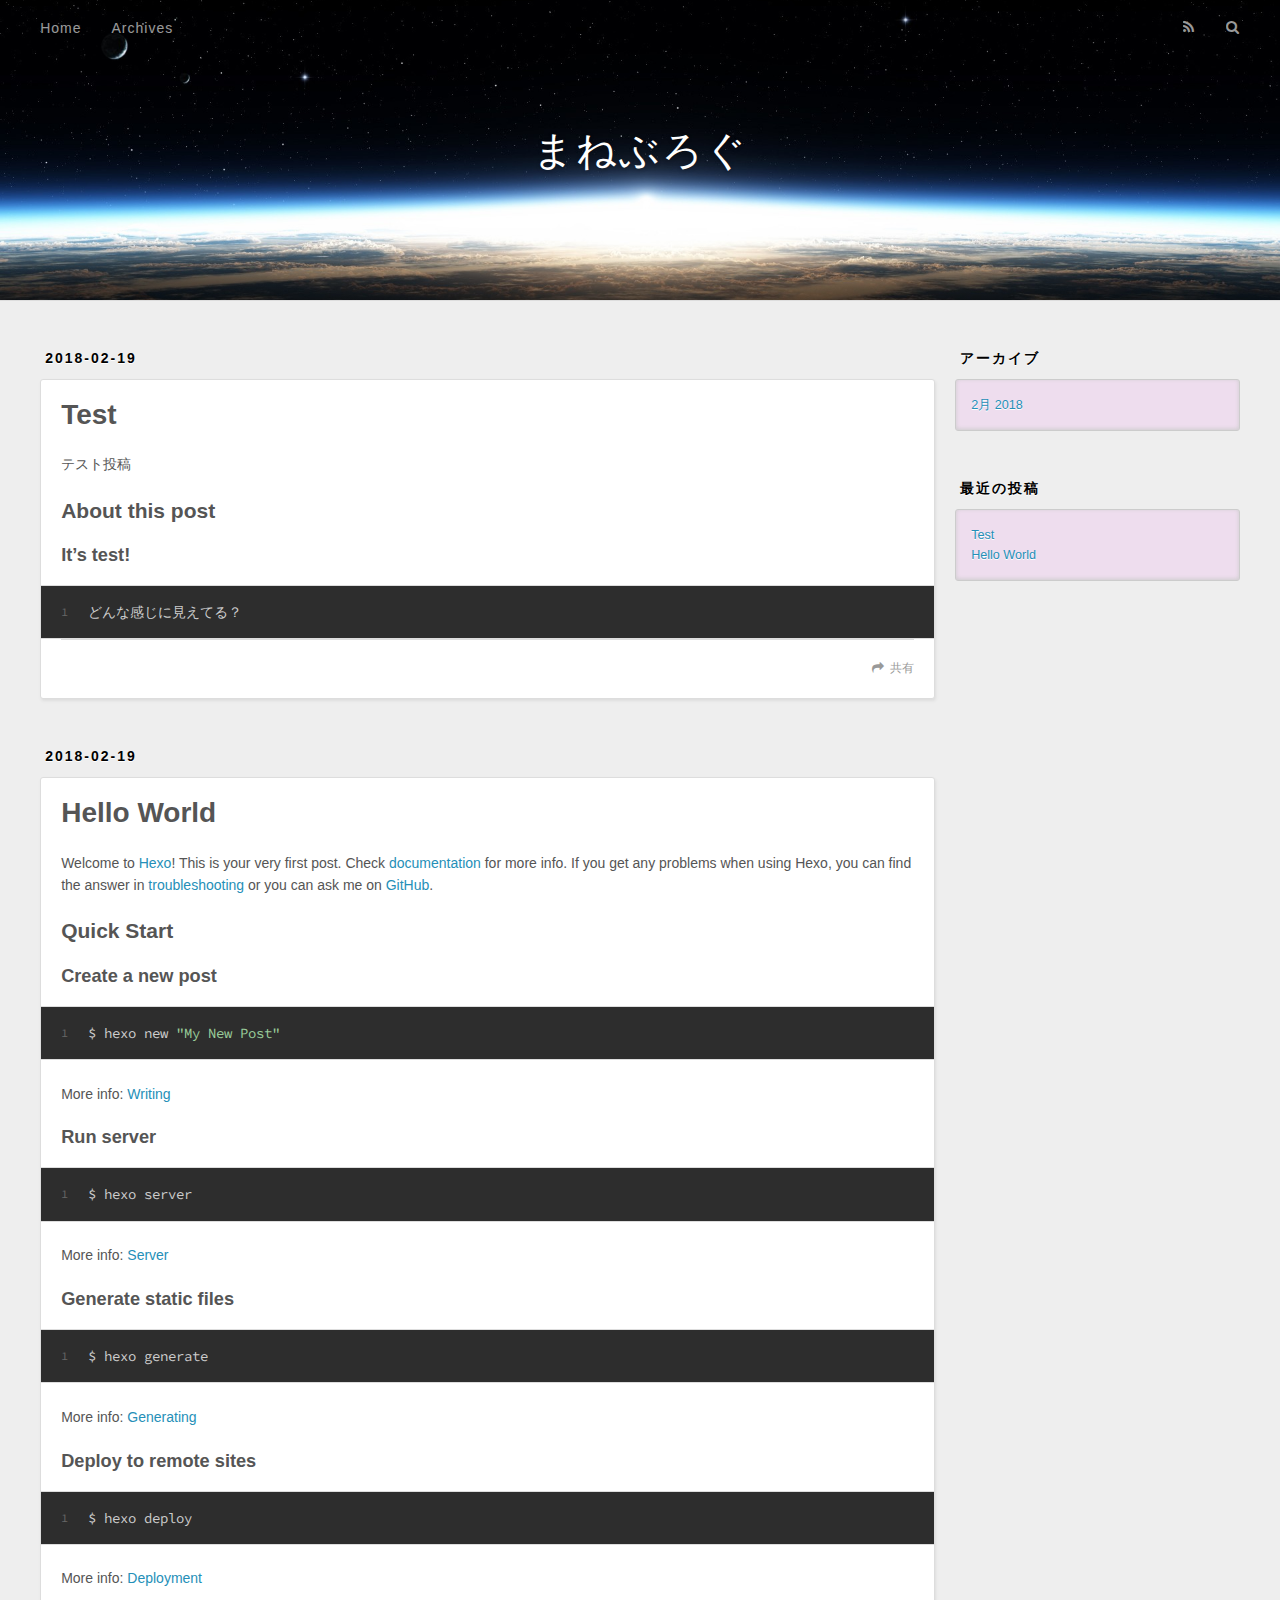
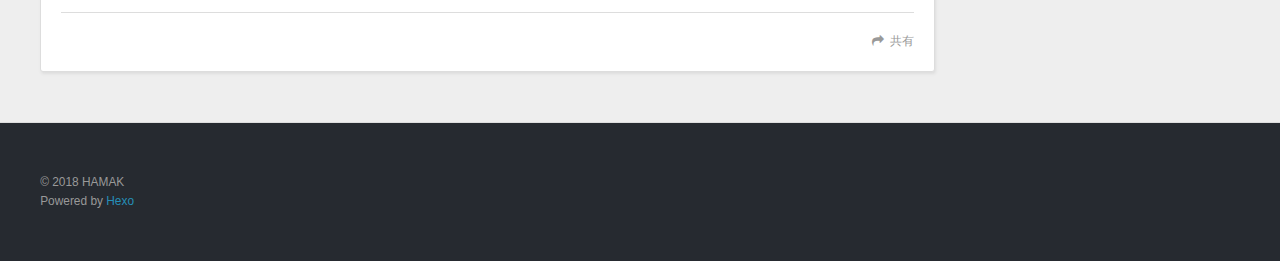
==== commit 3c20eb58: "Site updated: 2018-02-23 00:04:34" ====
--- a/index.html
+++ b/index.html
@@ -90,7 +90,7 @@
       
     </div>
     <footer class="article-footer">
-      <a data-url="https://hamako223.github.io/2018/02/19/Test/" data-id="cjdymyyn50000h74czc0ec1xs" class="article-share-link">共有</a>
+      <a data-url="https://hamako223.github.io/2018/02/19/Test/" data-id="cjdyn28r60000kn4c4n9flr7n" class="article-share-link">共有</a>
       
       
     </footer>
@@ -135,7 +135,7 @@
       
     </div>
     <footer class="article-footer">
-      <a data-url="https://hamako223.github.io/2018/02/19/hello-world/" data-id="cjdymyyn90001h74conaw01xx" class="article-share-link">共有</a>
+      <a data-url="https://hamako223.github.io/2018/02/19/hello-world/" data-id="cjdyn28rd0001kn4c5o3ikp4c" class="article-share-link">共有</a>
       
       
     </footer>
--- a/css/style.css
+++ b/css/style.css
@@ -1301,7 +1301,7 @@
 .widget {
   color: #777;
   text-shadow: 0 1px #fff;
-  background: #ddd;
+  background: #ede;
   -webkit-box-shadow: 0 -1px 4px #ccc inset;
   box-shadow: 0 -1px 4px #ccc inset;
   border: 1px solid #ccc;
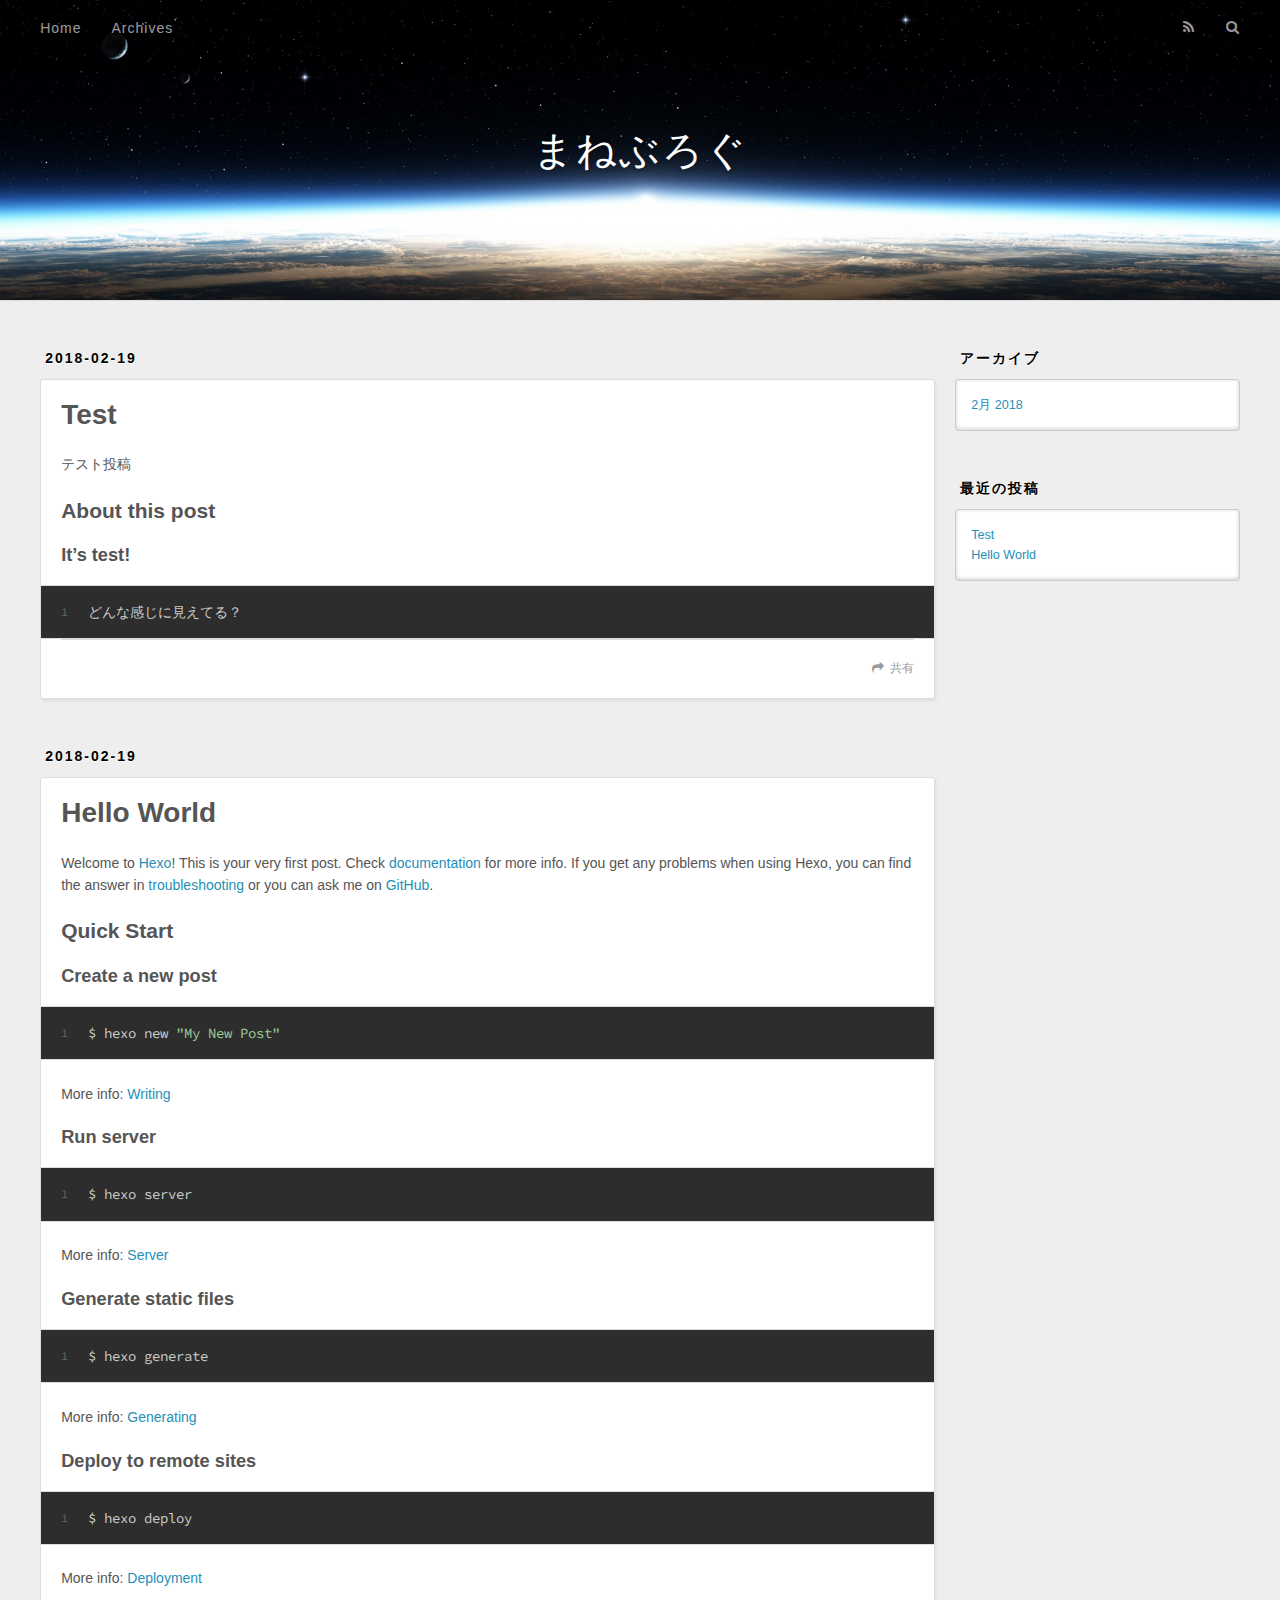
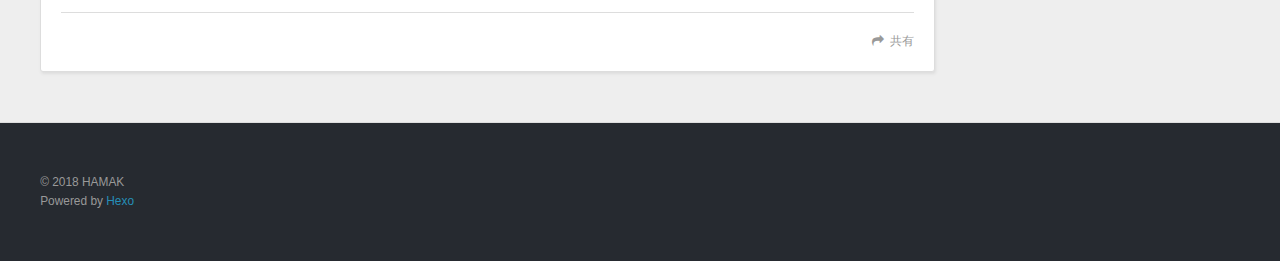
==== commit 779b8ce1: "Site updated: 2018-02-23 00:07:46" ====
--- a/index.html
+++ b/index.html
@@ -90,7 +90,7 @@
       
     </div>
     <footer class="article-footer">
-      <a data-url="https://hamako223.github.io/2018/02/19/Test/" data-id="cjdyn28r60000kn4c4n9flr7n" class="article-share-link">共有</a>
+      <a data-url="https://hamako223.github.io/2018/02/19/Test/" data-id="cjdyn6crx0000o24cnfphsvks" class="article-share-link">共有</a>
       
       
     </footer>
@@ -135,7 +135,7 @@
       
     </div>
     <footer class="article-footer">
-      <a data-url="https://hamako223.github.io/2018/02/19/hello-world/" data-id="cjdyn28rd0001kn4c5o3ikp4c" class="article-share-link">共有</a>
+      <a data-url="https://hamako223.github.io/2018/02/19/hello-world/" data-id="cjdyn6cs10001o24chn41d29w" class="article-share-link">共有</a>
       
       
     </footer>
--- a/css/style.css
+++ b/css/style.css
@@ -1301,7 +1301,7 @@
 .widget {
   color: #777;
   text-shadow: 0 1px #fff;
-  background: #ede;
+  background: #fff;
   -webkit-box-shadow: 0 -1px 4px #ccc inset;
   box-shadow: 0 -1px 4px #ccc inset;
   border: 1px solid #ccc;
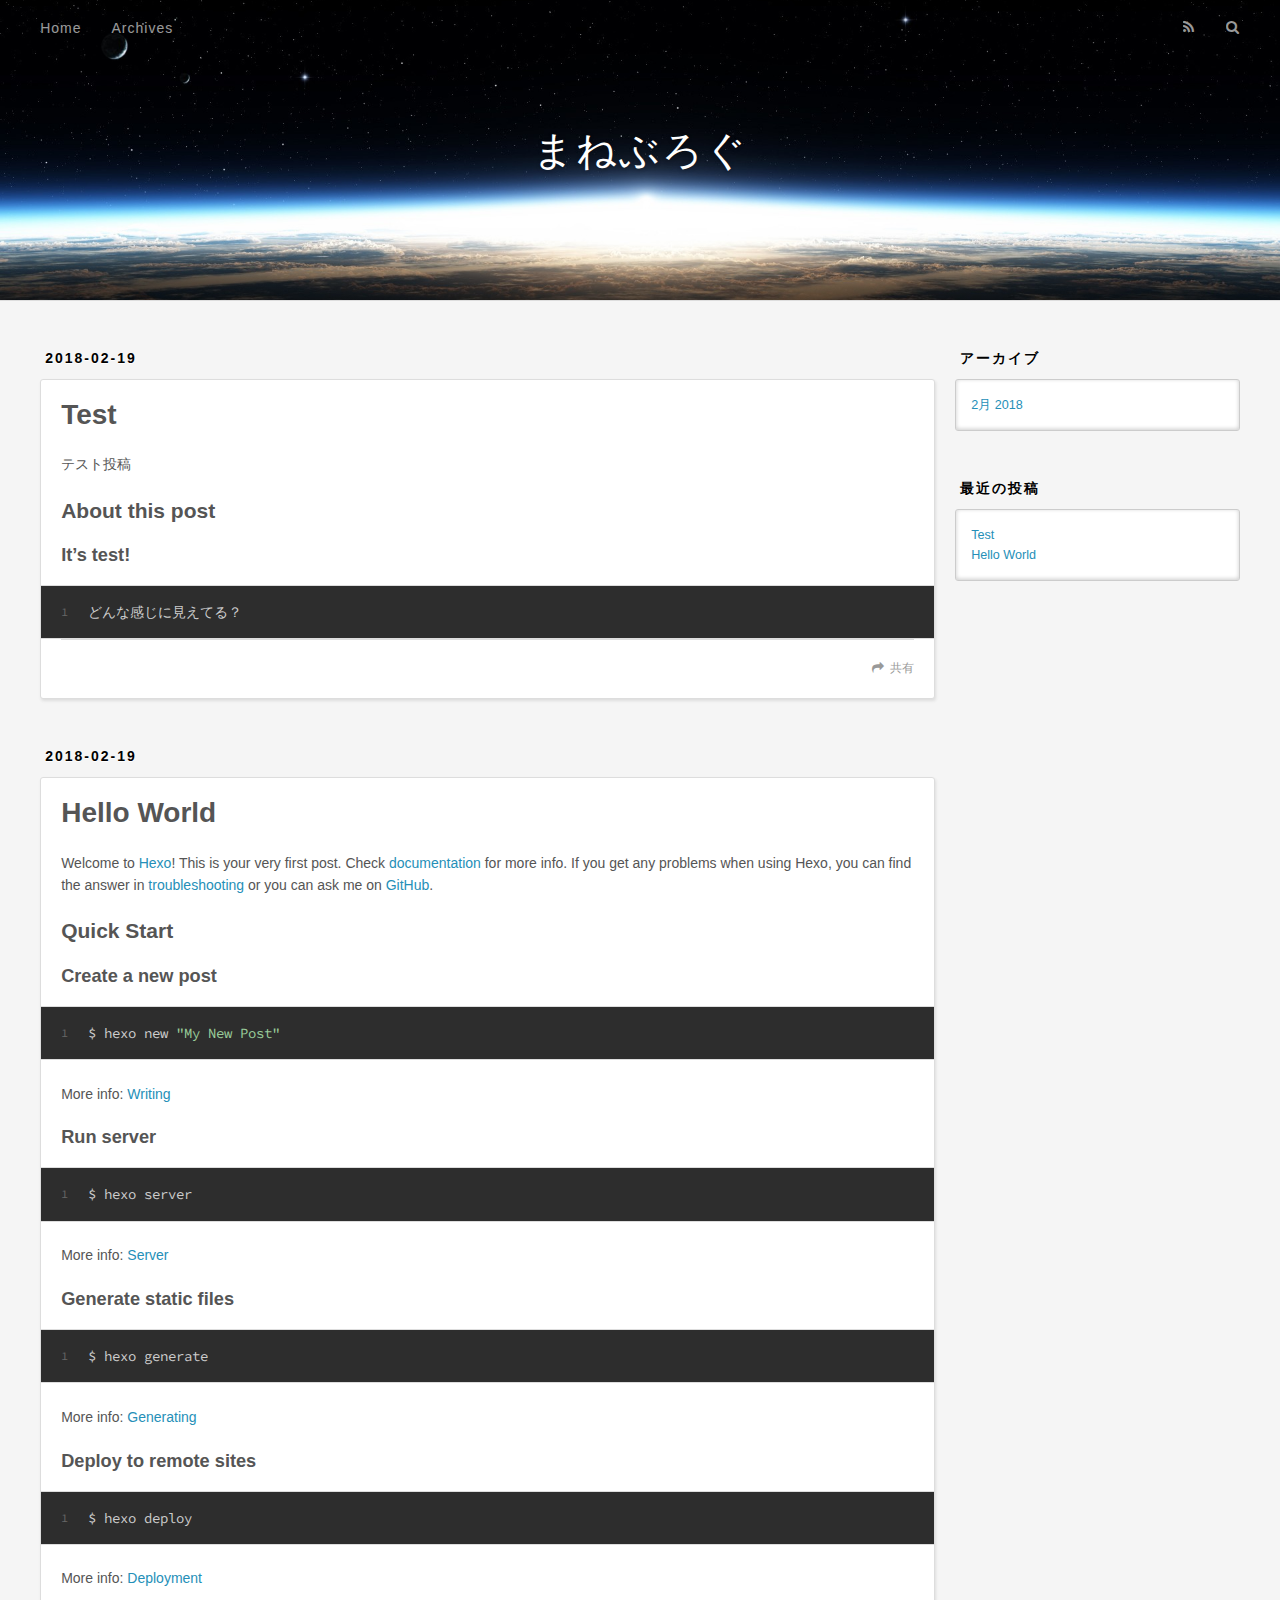
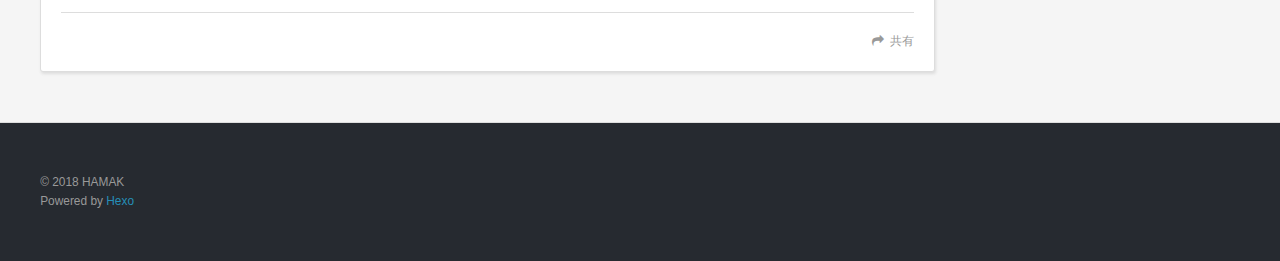
==== commit 06cd46a5: "Site updated: 2018-02-23 00:08:56" ====
--- a/index.html
+++ b/index.html
@@ -90,7 +90,7 @@
       
     </div>
     <footer class="article-footer">
-      <a data-url="https://hamako223.github.io/2018/02/19/Test/" data-id="cjdyn6crx0000o24cnfphsvks" class="article-share-link">共有</a>
+      <a data-url="https://hamako223.github.io/2018/02/19/Test/" data-id="cjdyn7v2l0000ph4cwjcqkos1" class="article-share-link">共有</a>
       
       
     </footer>
@@ -135,7 +135,7 @@
       
     </div>
     <footer class="article-footer">
-      <a data-url="https://hamako223.github.io/2018/02/19/hello-world/" data-id="cjdyn6cs10001o24chn41d29w" class="article-share-link">共有</a>
+      <a data-url="https://hamako223.github.io/2018/02/19/hello-world/" data-id="cjdyn7v2q0001ph4cdtm89d1b" class="article-share-link">共有</a>
       
       
     </footer>
--- a/css/style.css
+++ b/css/style.css
@@ -123,7 +123,7 @@
   height: 100%;
 }
 body {
-  background: #eee;
+  background: #f5f5f5;
   font: 14px -apple-system, BlinkMacSystemFont, "Segoe UI", "Roboto", "Oxygen", "Ubuntu", "Cantarell", "Fira Sans", "Droid Sans", "Helvetica Neue", sans-serif;
   -webkit-text-size-adjust: 100%;
 }
@@ -174,7 +174,7 @@
   -ms-transition: 0.2s ease-out;
   transition: 0.2s ease-out;
   z-index: 1;
-  background: #eee;
+  background: #f5f5f5;
 }
 .mobile-nav-on #wrap {
   left: 280px;
@@ -679,7 +679,7 @@
   line-height: 1em;
   padding: 6px 15px;
   border-radius: 15px;
-  background: #eee;
+  background: #f5f5f5;
   color: #999;
   text-shadow: 0 1px #fff;
   text-decoration: none;
@@ -846,7 +846,7 @@
   line-height: 36px;
 }
 .article-share-links {
-  background: #eee;
+  background: #f5f5f5;
 }
 .article-share-links:before,
 .article-share-links:after {
@@ -1113,7 +1113,7 @@
   font-family: "Source Code Pro", Consolas, Monaco, Menlo, Consolas, monospace;
 }
 .article-entry code {
-  background: #eee;
+  background: #f5f5f5;
   text-shadow: 0 1px #fff;
   padding: 0 0.3em;
 }
